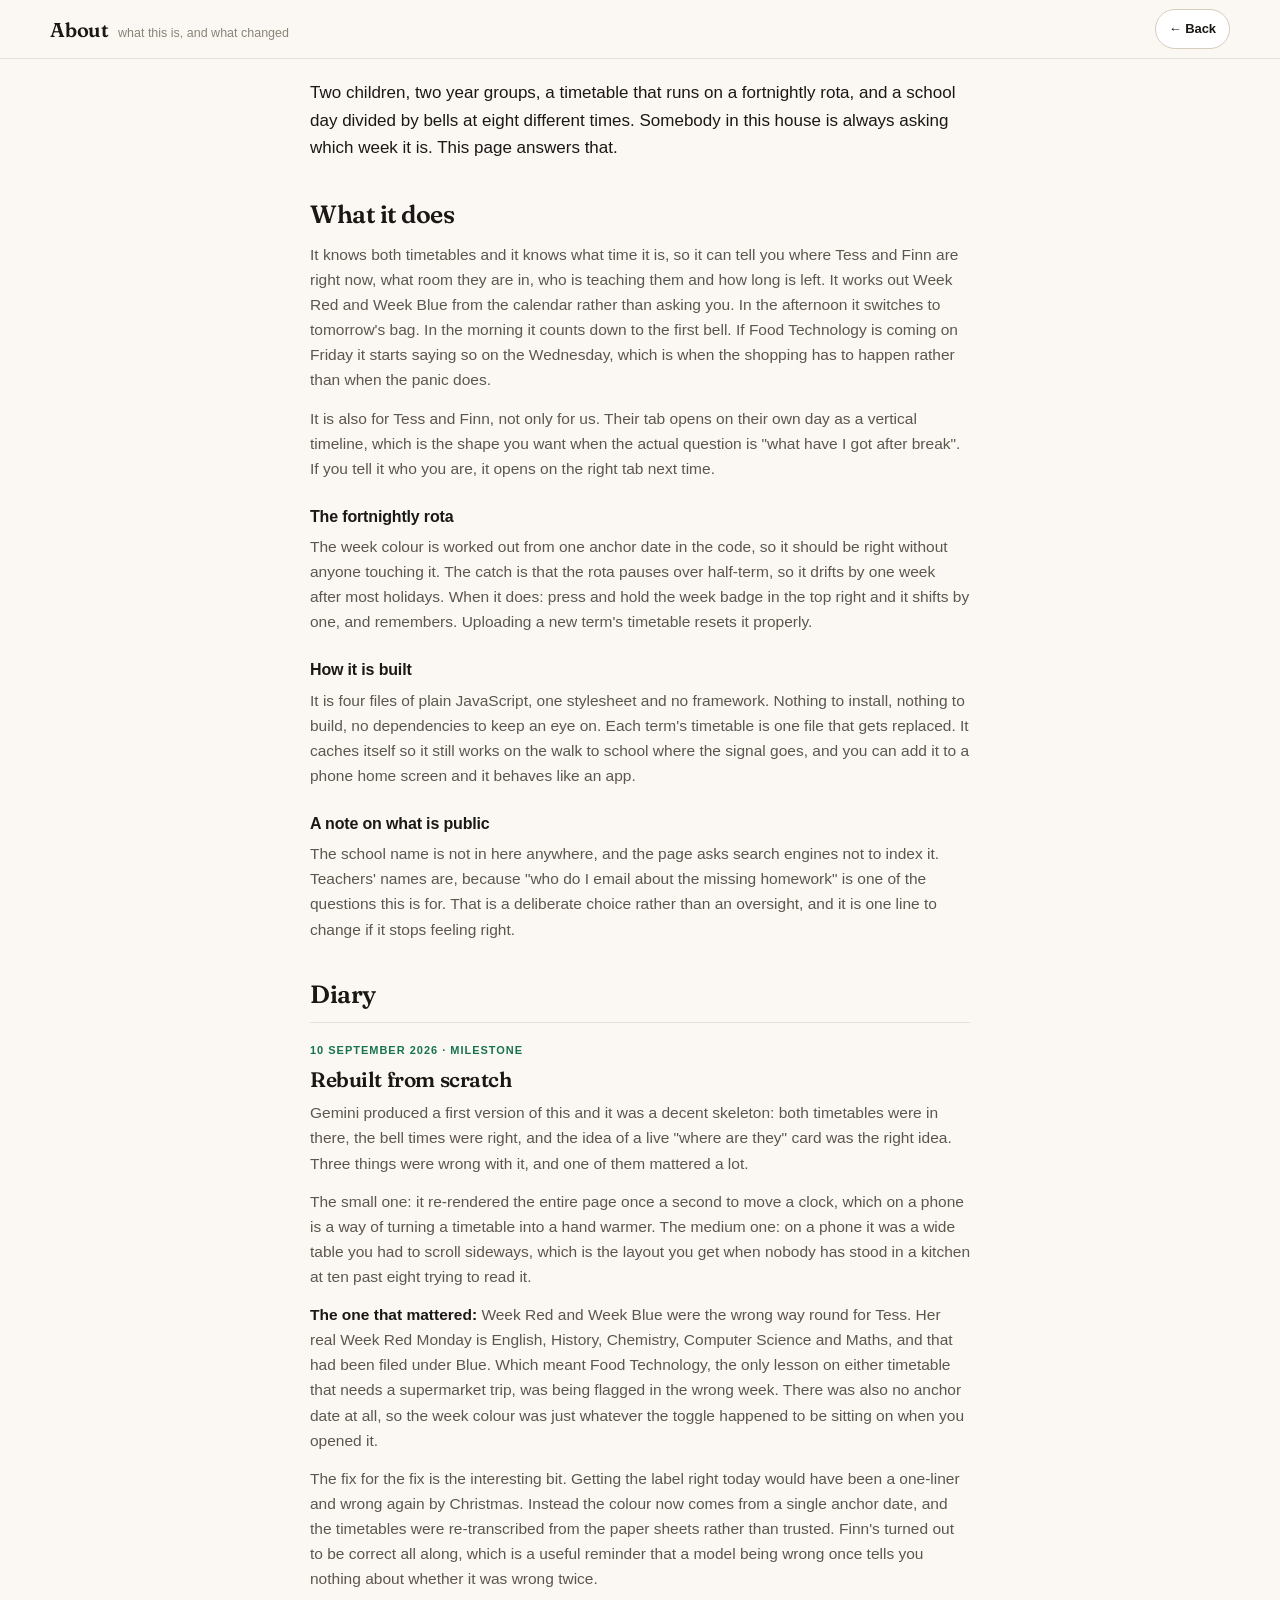
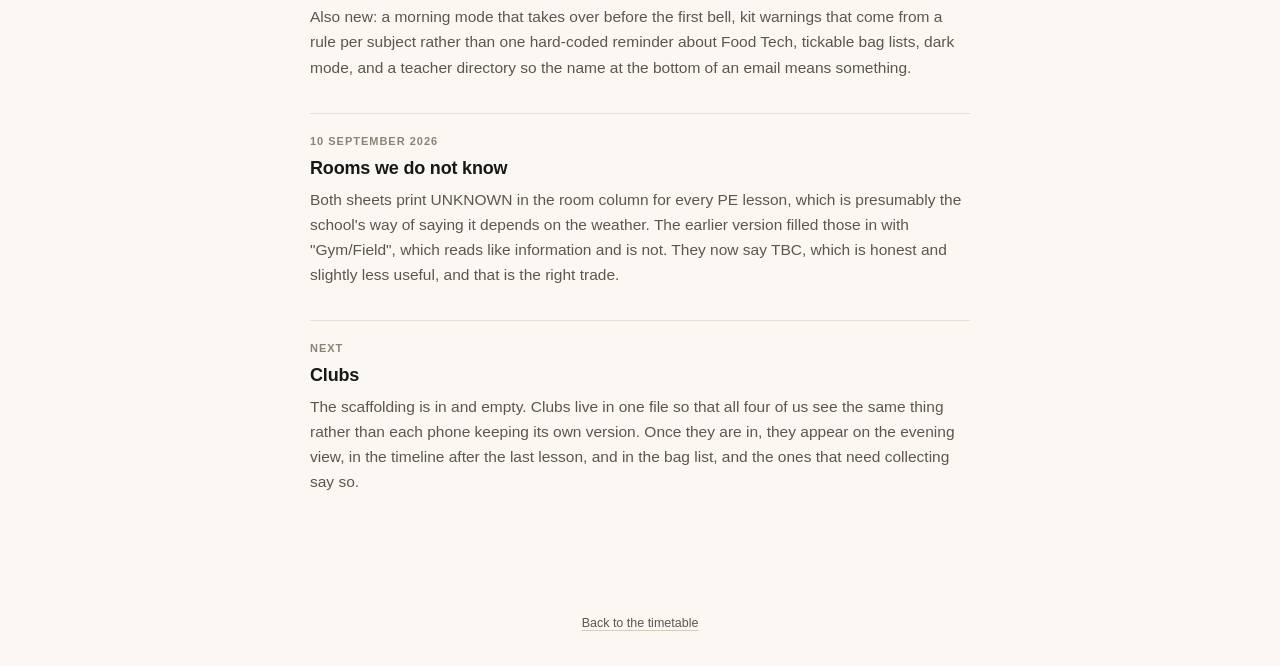
==== about.html @ cbd3690a "Family timetable: rebuild from the paper sheets Replaces the earlier prototype. Plain HTML, CSS and " ====
<!DOCTYPE html>
<html lang="en-GB">
<head>
<meta charset="utf-8">
<meta name="viewport" content="width=device-width, initial-scale=1, viewport-fit=cover">
<meta name="robots" content="noindex, nofollow, noarchive">
<title>About</title>
<meta name="theme-color" content="#FBF8F4" media="(prefers-color-scheme: light)">
<meta name="theme-color" content="#121110" media="(prefers-color-scheme: dark)">
<link rel="icon" href="icon.svg" type="image/svg+xml">
<link rel="apple-touch-icon" href="icon-180.png">
<link rel="preconnect" href="https://fonts.googleapis.com">
<link rel="preconnect" href="https://fonts.gstatic.com" crossorigin>
<link rel="stylesheet" href="https://fonts.googleapis.com/css2?family=Fraunces:opsz,wght@9..144,500;9..144,600&display=swap">
<link rel="stylesheet" href="css/app.css">
</head>
<body>

<header class="topbar">
  <div class="shell topbar-in">
    <div class="brand"><h1>About</h1><span class="sub">what this is, and what changed</span></div>
    <div class="topbar-right">
      <a class="weekbadge" href="index.html" style="text-decoration:none">← Back</a>
    </div>
  </div>
</header>

<main class="shell" style="padding-top:20px;padding-bottom:60px">
<div class="prose">

  <p style="font-size:17px;color:var(--ink)">Two children, two year groups, a timetable that runs on a
  fortnightly rota, and a school day divided by bells at eight different times. Somebody in this house is
  always asking which week it is. This page answers that.</p>

  <h2>What it does</h2>
  <p>It knows both timetables and it knows what time it is, so it can tell you where Tess and Finn are
  right now, what room they are in, who is teaching them and how long is left. It works out Week Red and
  Week Blue from the calendar rather than asking you. In the afternoon it switches to tomorrow's bag. In
  the morning it counts down to the first bell. If Food Technology is coming on Friday it starts saying so
  on the Wednesday, which is when the shopping has to happen rather than when the panic does.</p>

  <p>It is also for Tess and Finn, not only for us. Their tab opens on their own day as a vertical
  timeline, which is the shape you want when the actual question is "what have I got after break".
  If you tell it who you are, it opens on the right tab next time.</p>

  <h3>The fortnightly rota</h3>
  <p>The week colour is worked out from one anchor date in the code, so it should be right without anyone
  touching it. The catch is that the rota pauses over half-term, so it drifts by one week after most
  holidays. When it does: press and hold the week badge in the top right and it shifts by one, and
  remembers. Uploading a new term's timetable resets it properly.</p>

  <h3>How it is built</h3>
  <p>It is four files of plain JavaScript, one stylesheet and no framework. Nothing to install, nothing to
  build, no dependencies to keep an eye on. Each term's timetable is one file that gets replaced. It caches
  itself so it still works on the walk to school where the signal goes, and you can add it to a phone home
  screen and it behaves like an app.</p>

  <h3>A note on what is public</h3>
  <p>The school name is not in here anywhere, and the page asks search engines not to index it. Teachers'
  names are, because "who do I email about the missing homework" is one of the questions this is for. That
  is a deliberate choice rather than an oversight, and it is one line to change if it stops feeling right.</p>

  <h2>Diary</h2>

  <div class="entry" data-milestone="1">
    <div class="entry-date">10 September 2026 · milestone</div>
    <h3>Rebuilt from scratch</h3>
    <p>Gemini produced a first version of this and it was a decent skeleton: both timetables were in there,
    the bell times were right, and the idea of a live "where are they" card was the right idea. Three things
    were wrong with it, and one of them mattered a lot.</p>
    <p>The small one: it re-rendered the entire page once a second to move a clock, which on a phone is a
    way of turning a timetable into a hand warmer. The medium one: on a phone it was a wide table you had
    to scroll sideways, which is the layout you get when nobody has stood in a kitchen at ten past eight
    trying to read it.</p>
    <p><strong>The one that mattered:</strong> Week Red and Week Blue were the wrong way round for Tess.
    Her real Week Red Monday is English, History, Chemistry, Computer Science and Maths, and that had been
    filed under Blue. Which meant Food Technology, the only lesson on either timetable that needs a
    supermarket trip, was being flagged in the wrong week. There was also no anchor date at all, so the
    week colour was just whatever the toggle happened to be sitting on when you opened it.</p>
    <p>The fix for the fix is the interesting bit. Getting the label right today would have been a
    one-liner and wrong again by Christmas. Instead the colour now comes from a single anchor date, and
    the timetables were re-transcribed from the paper sheets rather than trusted. Finn's turned out to be
    correct all along, which is a useful reminder that a model being wrong once tells you nothing about
    whether it was wrong twice.</p>
    <p>Also new: a morning mode that takes over before the first bell, kit warnings that come from a rule
    per subject rather than one hard-coded reminder about Food Tech, tickable bag lists, dark mode, and a
    teacher directory so the name at the bottom of an email means something.</p>
  </div>

  <div class="entry">
    <div class="entry-date">10 September 2026</div>
    <h3>Rooms we do not know</h3>
    <p>Both sheets print UNKNOWN in the room column for every PE lesson, which is presumably the school's
    way of saying it depends on the weather. The earlier version filled those in with "Gym/Field", which
    reads like information and is not. They now say TBC, which is honest and slightly less useful, and that
    is the right trade.</p>
  </div>

  <div class="entry">
    <div class="entry-date">Next</div>
    <h3>Clubs</h3>
    <p>The scaffolding is in and empty. Clubs live in one file so that all four of us see the same thing
    rather than each phone keeping its own version. Once they are in, they appear on the evening view, in
    the timeline after the last lesson, and in the bag list, and the ones that need collecting say so.</p>
  </div>

</div>
</main>

<p class="foot"><a href="index.html">Back to the timetable</a></p>

</body>
</html>
---- css/app.css ----
/* =============================================================
   Family timetable — stylesheet
   No framework, no build step. Tokens first, then components.
   ============================================================= */

/* ---------- tokens ---------- */
:root {
  color-scheme: light dark;

  --paper:      #FBF8F4;
  --paper-2:    #F3EEE7;
  --card:       #FFFFFF;
  --card-2:     #FAF7F3;
  --ink:        #1A1815;
  --ink-2:      #5C564D;
  --ink-3:      #8A8378;
  --line:       #E7E0D6;
  --line-2:     #D5CCBE;

  --tess:       #B8375F;
  --tess-bg:    #FCEFF3;
  --tess-line:  #F0CFDA;
  --finn:       #12667F;
  --finn-bg:    #E9F4F7;
  --finn-line:  #C2DFE7;

  --live:       #17734F;
  --live-bg:    #E6F3EC;
  --warn:       #9A5B00;
  --warn-bg:    #FDF1DC;
  --alert:      #B03030;
  --alert-bg:   #FBEBEA;

  --week-red:   #BE3B32;
  --week-blue:  #2A5FA8;

  --f-english:    #C0562F;
  --f-maths:      #2C6FA8;
  --f-science:    #218763;
  --f-computing:  #5C5BB0;
  --f-humanities: #927018;
  --f-languages:  #AF3A73;
  --f-arts:       #7A46A8;
  --f-pe:         #0D8080;
  --f-tutor:      #8A8378;
  --f-other:      #8A8378;

  --shadow:     0 1px 2px rgba(40,32,20,.05), 0 4px 14px -6px rgba(40,32,20,.10);
  --shadow-lg:  0 2px 4px rgba(40,32,20,.06), 0 18px 40px -20px rgba(40,32,20,.28);

  --r-lg: 20px;
  --r-md: 14px;
  --r-sm: 9px;

  --sans: ui-sans-serif, -apple-system, BlinkMacSystemFont, "Segoe UI", Roboto, "Helvetica Neue", Arial, sans-serif;
  --serif: "Fraunces", ui-serif, Georgia, "Times New Roman", serif;

  --shell: 1180px;
  --navh: 62px;
}

@media (prefers-color-scheme: dark) {
  :root:not([data-theme="light"]) {
    --paper:     #121110;
    --paper-2:   #191715;
    --card:      #1D1B18;
    --card-2:    #232120;
    --ink:       #F2EDE5;
    --ink-2:     #ABA298;
    --ink-3:     #7D766C;
    --line:      #302C28;
    --line-2:    #413C36;

    --tess:      #F0879F;
    --tess-bg:   #2C1B21;
    --tess-line: #4A2B34;
    --finn:      #6FC6DE;
    --finn-bg:   #14262C;
    --finn-line: #234049;

    --live:      #62C89A;
    --live-bg:   #14261E;
    --warn:      #E8B25C;
    --warn-bg:   #2A2013;
    --alert:     #F2938C;
    --alert-bg:  #2C1917;

    --week-red:  #EE8079;
    --week-blue: #7FAEEE;

    --f-english:    #E8916A;
    --f-maths:      #7BB0E4;
    --f-science:    #5CC49C;
    --f-computing:  #A09EEA;
    --f-humanities: #D9B75A;
    --f-languages:  #EC85B4;
    --f-arts:       #BC91EA;
    --f-pe:         #58BFBF;
    --f-tutor:      #8A8378;
    --f-other:      #8A8378;

    --shadow:    0 1px 2px rgba(0,0,0,.4), 0 4px 14px -6px rgba(0,0,0,.5);
    --shadow-lg: 0 2px 4px rgba(0,0,0,.4), 0 18px 40px -20px rgba(0,0,0,.7);
  }
}

:root[data-theme="dark"] {
  --paper:#121110; --paper-2:#191715; --card:#1D1B18; --card-2:#232120;
  --ink:#F2EDE5; --ink-2:#ABA298; --ink-3:#7D766C; --line:#302C28; --line-2:#413C36;
  --tess:#F0879F; --tess-bg:#2C1B21; --tess-line:#4A2B34;
  --finn:#6FC6DE; --finn-bg:#14262C; --finn-line:#234049;
  --live:#62C89A; --live-bg:#14261E; --warn:#E8B25C; --warn-bg:#2A2013;
  --alert:#F2938C; --alert-bg:#2C1917;
  --week-red:#EE8079; --week-blue:#7FAEEE;
  --f-english:#E8916A; --f-maths:#7BB0E4; --f-science:#5CC49C; --f-computing:#A09EEA;
  --f-humanities:#D9B75A; --f-languages:#EC85B4; --f-arts:#BC91EA; --f-pe:#58BFBF;
  --f-tutor:#8A8378; --f-other:#8A8378;
  --shadow:0 1px 2px rgba(0,0,0,.4), 0 4px 14px -6px rgba(0,0,0,.5);
  --shadow-lg:0 2px 4px rgba(0,0,0,.4), 0 18px 40px -20px rgba(0,0,0,.7);
}

/* ---------- reset ---------- */
*, *::before, *::after { box-sizing: border-box; }
html { -webkit-text-size-adjust: 100%; }
body {
  margin: 0;
  font-family: var(--sans);
  font-size: 16px;
  line-height: 1.45;
  color: var(--ink);
  background: var(--paper);
  -webkit-font-smoothing: antialiased;
  overflow-x: hidden;
}
button, input, select { font: inherit; color: inherit; }
button { background: none; border: 0; cursor: pointer; }
a { color: inherit; }
h1,h2,h3,h4,p { margin: 0; }
ul { margin: 0; padding: 0; list-style: none; }

:focus-visible {
  outline: 2.5px solid var(--finn);
  outline-offset: 2px;
  border-radius: 4px;
}

.sr {
  position: absolute; width: 1px; height: 1px;
  padding: 0; margin: -1px; overflow: hidden;
  clip: rect(0 0 0 0); white-space: nowrap; border: 0;
}

/* ---------- shell ---------- */
.shell { max-width: var(--shell); margin: 0 auto; padding: 0 16px; }

.topbar {
  position: sticky; top: 0; z-index: 40;
  background: color-mix(in srgb, var(--paper) 86%, transparent);
  backdrop-filter: saturate(1.5) blur(16px);
  -webkit-backdrop-filter: saturate(1.5) blur(16px);
  border-bottom: 1px solid var(--line);
}
.topbar-in {
  display: flex; align-items: center; gap: 12px;
  min-height: 58px; padding: 8px 0;
}
.brand { display: flex; align-items: baseline; gap: 9px; min-width: 0; }
.brand h1 {
  font-family: var(--serif);
  font-weight: 600; font-size: 20px; letter-spacing: -.01em;
  font-variation-settings: "SOFT" 40, "WONK" 1;
  white-space: nowrap;
}
.brand .sub { font-size: 12.5px; color: var(--ink-3); white-space: nowrap; }

.topbar-right { margin-left: auto; display: flex; align-items: center; gap: 8px; }

.clock {
  font-variant-numeric: tabular-nums;
  font-size: 15px; font-weight: 600; letter-spacing: -.01em;
  color: var(--ink); line-height: 1.1; text-align: right;
}
.clock small { display: block; font-size: 11px; font-weight: 500; color: var(--ink-3); letter-spacing: .02em; }

/* week badge */
.weekbadge {
  display: inline-flex; align-items: center; gap: 7px;
  min-height: 40px; padding: 0 13px;
  border: 1px solid var(--line-2); border-radius: 999px;
  background: var(--card);
  font-size: 13px; font-weight: 650; letter-spacing: -.005em;
  transition: transform .12s ease, box-shadow .18s ease;
}
.weekbadge:active { transform: scale(.96); }
.weekbadge .swatch { width: 10px; height: 10px; border-radius: 3px; flex: none; }
.weekbadge[data-week="red"]  { color: var(--week-red);  border-color: color-mix(in srgb, var(--week-red) 34%, var(--line-2)); }
.weekbadge[data-week="blue"] { color: var(--week-blue); border-color: color-mix(in srgb, var(--week-blue) 34%, var(--line-2)); }
.weekbadge[data-week="red"]  .swatch { background: var(--week-red); }
.weekbadge[data-week="blue"] .swatch { background: var(--week-blue); }

.iconbtn {
  width: 40px; height: 40px; display: grid; place-items: center;
  border: 1px solid var(--line-2); border-radius: 999px; background: var(--card);
  color: var(--ink-2);
}
.iconbtn svg { width: 18px; height: 18px; }

/* ---------- nav ---------- */
.nav { display: flex; gap: 4px; }
.nav button {
  flex: 1; min-height: 44px; padding: 7px 6px 6px;
  display: flex; flex-direction: column; align-items: center; justify-content: center; gap: 2px;
  border-radius: var(--r-md);
  font-size: 12.5px; font-weight: 600; color: var(--ink-3);
  transition: color .15s ease, background .15s ease;
}
.nav button .dot { width: 7px; height: 7px; border-radius: 999px; background: currentColor; opacity: .3; transition: opacity .15s, transform .15s; }
.nav button[data-who="tess"] .dot { background: var(--tess); opacity: .55; }
.nav button[data-who="finn"] .dot { background: var(--finn); opacity: .55; }
.nav button[aria-selected="true"] { color: var(--ink); background: var(--paper-2); }
.nav button[aria-selected="true"] .dot { opacity: 1; transform: scale(1.15); }
.nav button[data-who="tess"][aria-selected="true"] { color: var(--tess); background: var(--tess-bg); }
.nav button[data-who="finn"][aria-selected="true"] { color: var(--finn); background: var(--finn-bg); }

@media (max-width: 719px) {
  .nav {
    position: fixed; left: 0; right: 0; bottom: 0; z-index: 50;
    gap: 0; padding: 6px 8px calc(6px + env(safe-area-inset-bottom));
    background: color-mix(in srgb, var(--paper) 94%, transparent);
    backdrop-filter: saturate(1.4) blur(16px);
    -webkit-backdrop-filter: saturate(1.4) blur(16px);
    border-top: 1px solid var(--line);
  }
  .nav button { min-height: 50px; font-size: 11.5px; }
  main { padding-bottom: calc(var(--navh) + env(safe-area-inset-bottom) + 20px); }
}
@media (min-width: 720px) {
  .nav {
    position: sticky; top: var(--topbarh, 59px); z-index: 39;
    padding: 7px max(16px, calc((100vw - var(--shell)) / 2));
    gap: 6px;
    background: color-mix(in srgb, var(--paper) 86%, transparent);
    backdrop-filter: saturate(1.5) blur(16px);
    -webkit-backdrop-filter: saturate(1.5) blur(16px);
    border-bottom: 1px solid var(--line);
  }
  .nav button { flex: 0 0 auto; min-width: 108px; flex-direction: row; gap: 8px; font-size: 14px; }
}

/* ---------- panels ---------- */
main { padding-top: 18px; }
.panel[hidden] { display: none; }
.stack > * + * { margin-top: 14px; }

.sectionhead {
  display: flex; align-items: center; gap: 9px;
  margin: 4px 2px 10px;
  font-size: 11px; font-weight: 750; letter-spacing: .09em; text-transform: uppercase;
  color: var(--ink-3);
}
.sectionhead::after { content: ""; flex: 1; height: 1px; background: var(--line); }

/* ---------- card ---------- */
.card {
  background: var(--card);
  border: 1px solid var(--line);
  border-radius: var(--r-lg);
  box-shadow: var(--shadow);
}
.card-pad { padding: 16px; }
@media (min-width: 720px) { .card-pad { padding: 20px; } }

/* ---------- day spine (horizontal progress through the day) ---------- */
.spine { padding: 14px 16px 12px; }
.spine-head {
  display: flex; align-items: baseline; gap: 10px; flex-wrap: wrap;
  margin-bottom: 11px;
}
.spine-head .big {
  font-family: var(--serif); font-weight: 600; font-size: 19px; letter-spacing: -.015em;
  font-variation-settings: "SOFT" 40, "WONK" 1;
}
.spine-head .meta { font-size: 13px; color: var(--ink-2); }

.spine-bar {
  position: relative;
  display: flex; gap: 2px; height: 34px;
  border-radius: 8px; overflow: hidden;
  background: var(--paper-2);
}
.spine-seg {
  position: relative; min-width: 2px;
  display: grid; place-items: center;
  background: var(--card-2);
  font-size: 10.5px; font-weight: 700; letter-spacing: .04em;
  color: var(--ink-3);
  border-top: 2px solid transparent;
}
.spine-seg[data-kind="lesson"] { background: color-mix(in srgb, var(--ink) 7%, var(--card)); color: var(--ink-2); }
.spine-seg[data-kind="break"]  { background: var(--warn-bg); color: var(--warn); }
.spine-seg[data-kind="move"]   { background: transparent; }
.spine-seg[data-done="1"] { opacity: .42; }
.spine-seg[data-now="1"] {
  background: var(--live-bg); color: var(--live);
  border-top-color: var(--live);
  opacity: 1;
}
.spine-now {
  position: absolute; top: -3px; bottom: -3px; width: 2px;
  background: var(--live); border-radius: 2px;
  box-shadow: 0 0 0 3px color-mix(in srgb, var(--live) 18%, transparent);
  transition: left .6s cubic-bezier(.4,0,.2,1);
  pointer-events: none;
}
.spine-scale {
  display: flex; justify-content: space-between;
  margin-top: 6px; font-size: 11px; color: var(--ink-3);
  font-variant-numeric: tabular-nums;
}

/* ---------- person card ---------- */
.people { display: grid; gap: 14px; }
@media (min-width: 860px) { .people { grid-template-columns: 1fr 1fr; } }

.person {
  --accent: var(--ink-2);
  --accent-bg: var(--paper-2);
  --accent-line: var(--line);
  position: relative; overflow: hidden;
}
.person[data-who="tess"] { --accent: var(--tess); --accent-bg: var(--tess-bg); --accent-line: var(--tess-line); }
.person[data-who="finn"] { --accent: var(--finn); --accent-bg: var(--finn-bg); --accent-line: var(--finn-line); }

.person-top {
  display: flex; align-items: center; gap: 11px;
  padding: 14px 16px; border-bottom: 1px solid var(--line);
  background: var(--accent-bg);
}
.avatar {
  width: 36px; height: 36px; flex: none;
  display: grid; place-items: center;
  border-radius: 11px;
  background: var(--accent); color: var(--card);
  font-family: var(--serif); font-weight: 600; font-size: 18px;
  font-variation-settings: "SOFT" 60, "WONK" 1;
}
.person-who { min-width: 0; }
.person-name { display: block; font-weight: 700; font-size: 16px; letter-spacing: -.01em; line-height: 1.2; }
.person-meta { display: block; font-size: 12.5px; color: var(--ink-2); }

.statuspill {
  margin-left: auto; flex: none;
  display: inline-flex; align-items: center; gap: 6px;
  padding: 5px 11px; border-radius: 999px;
  font-size: 11.5px; font-weight: 700; letter-spacing: .01em;
  background: var(--card); color: var(--ink-2); border: 1px solid var(--line-2);
}
.statuspill[data-tone="live"]  { background: var(--live);  color: #fff; border-color: transparent; }
.statuspill[data-tone="break"] { background: var(--warn-bg); color: var(--warn); border-color: color-mix(in srgb, var(--warn) 30%, transparent); }
.statuspill[data-tone="off"]   { background: var(--paper-2); color: var(--ink-3); }
.statuspill .beat {
  width: 6px; height: 6px; border-radius: 999px; background: currentColor;
  animation: beat 2.4s ease-in-out infinite;
}
@keyframes beat { 0%,100% { opacity: 1; } 50% { opacity: .3; } }

.person-body { padding: 16px; display: flex; align-items: center; gap: 14px; }
.person-what { min-width: 0; flex: 1; }
.person-eyebrow {
  font-size: 11px; font-weight: 750; letter-spacing: .085em; text-transform: uppercase;
  color: var(--ink-3); margin-bottom: 3px;
}
.person-subject {
  font-family: var(--serif); font-weight: 600;
  font-size: clamp(23px, 6.4vw, 30px); line-height: 1.1; letter-spacing: -.022em;
  font-variation-settings: "SOFT" 40, "WONK" 1;
  overflow-wrap: break-word;
}
.person-where {
  margin-top: 6px; display: flex; flex-wrap: wrap; gap: 6px;
}

.chip {
  display: inline-flex; align-items: center; gap: 5px;
  padding: 3px 9px; border-radius: 999px;
  font-size: 12px; font-weight: 600;
  background: var(--paper-2); color: var(--ink-2);
  border: 1px solid var(--line);
}
.chip.room { font-variant-numeric: tabular-nums; letter-spacing: .01em; }
.chip.accent { background: var(--accent-bg); color: var(--accent); border-color: var(--accent-line); }

/* countdown ring */
.ring { position: relative; width: 74px; height: 74px; flex: none; }
.ring svg { width: 74px; height: 74px; transform: rotate(-90deg); display: block; }
.ring circle { fill: none; stroke-width: 5; stroke-linecap: round; }
.ring .track { stroke: var(--line); }
.ring .value { stroke: var(--accent); transition: stroke-dashoffset .8s cubic-bezier(.4,0,.2,1); }
.ring-label {
  position: absolute; inset: 0; display: grid; place-content: center; text-align: center;
}
.ring-num {
  font-size: 20px; font-weight: 700; letter-spacing: -.03em; line-height: 1;
  font-variant-numeric: tabular-nums;
}
.ring-unit { font-size: 10px; font-weight: 700; letter-spacing: .07em; text-transform: uppercase; color: var(--ink-3); margin-top: 2px; }

.person-foot {
  display: flex; align-items: center; gap: 8px;
  padding: 11px 16px; border-top: 1px solid var(--line);
  background: var(--card-2);
  font-size: 13px; color: var(--ink-2);
}
.person-foot .lbl { font-size: 11px; font-weight: 750; letter-spacing: .07em; text-transform: uppercase; color: var(--ink-3); }
.person-foot .next { font-weight: 650; color: var(--ink); }
.person-foot .when { margin-left: auto; font-variant-numeric: tabular-nums; font-size: 12.5px; color: var(--ink-3); }

/* ---------- notices ---------- */
.notice {
  display: flex; gap: 12px; align-items: flex-start;
  padding: 13px 15px; border-radius: var(--r-md);
  border: 1px solid var(--line); background: var(--card);
  font-size: 13.5px;
}
.notice .ic { font-size: 20px; line-height: 1.2; flex: none; }
.notice .body { min-width: 0; flex: 1; }
.notice .body > strong { display: block; }
.notice strong { font-weight: 700; }
.notice .sub { display: block; color: var(--ink-2); margin-top: 2px; }
.notice[data-tone="alert"] { background: var(--alert-bg); border-color: color-mix(in srgb, var(--alert) 32%, transparent); }
.notice[data-tone="warn"]  { background: var(--warn-bg);  border-color: color-mix(in srgb, var(--warn) 32%, transparent); }
.notice[data-tone="calm"]  { background: var(--paper-2); }
.notice .tag {
  margin-left: auto; flex: none; align-self: center;
  font-size: 11px; font-weight: 750; letter-spacing: .06em; text-transform: uppercase;
  padding: 4px 9px; border-radius: 999px;
  background: var(--card); border: 1px solid var(--line-2); color: var(--ink-2);
}
.notice[data-tone="alert"] .tag { background: var(--alert); color: #fff; border-color: transparent; }

/* ---------- day picker ---------- */
.daypick {
  display: flex; gap: 6px; overflow-x: auto;
  padding: 2px 2px 8px;
  scrollbar-width: none;
  touch-action: pan-x;
  overscroll-behavior-x: contain;
}
.daypick::-webkit-scrollbar { display: none; }
.daypick button {
  flex: none; min-width: 62px; min-height: 52px; padding: 6px 10px;
  border-radius: var(--r-md); border: 1px solid var(--line);
  background: var(--card); color: var(--ink-2);
  display: flex; flex-direction: column; align-items: center; gap: 1px;
  transition: border-color .15s, background .15s;
}
.daypick .d { font-size: 12px; font-weight: 650; letter-spacing: .02em; }
.daypick .w { font-size: 10px; font-weight: 750; letter-spacing: .07em; text-transform: uppercase; }
.daypick .w[data-week="red"]  { color: var(--week-red); }
.daypick .w[data-week="blue"] { color: var(--week-blue); }
.daypick button[aria-pressed="true"] {
  background: var(--ink); color: var(--paper); border-color: var(--ink);
}
.daypick button[aria-pressed="true"] .w { color: inherit; opacity: .75; }
.daypick button[data-today="1"]:not([aria-pressed="true"]) { border-color: var(--live); }

/* ---------- timeline ---------- */
.timeline { position: relative; }
.tl-row {
  display: grid;
  grid-template-columns: 52px 20px 1fr;
  gap: 0 10px;
  align-items: stretch;
}
.tl-time {
  padding-top: 12px; text-align: right;
  font-size: 12px; font-variant-numeric: tabular-nums; color: var(--ink-3);
  line-height: 1.3;
}
.tl-time b { display: block; font-weight: 650; color: var(--ink-2); font-size: 12.5px; }
.tl-rail { position: relative; display: flex; justify-content: center; }
.tl-rail::before {
  content: ""; position: absolute; top: 0; bottom: 0; width: 2px;
  background: var(--line); border-radius: 2px;
}
.tl-row:first-child .tl-rail::before { top: 16px; }
.tl-row:last-child  .tl-rail::before { bottom: calc(100% - 18px); }
.tl-node {
  position: relative; margin-top: 12px;
  width: 11px; height: 11px; border-radius: 999px;
  background: var(--card); border: 2px solid var(--line-2);
}
.tl-body { padding: 6px 0 10px; min-width: 0; }

.lesson {
  position: relative;
  border: 1px solid var(--line); border-radius: var(--r-md);
  background: var(--card);
  padding: 11px 13px 11px 15px;
  overflow: hidden;
}
.lesson::before {
  content: ""; position: absolute; left: 0; top: 0; bottom: 0; width: 4px;
  background: var(--fac, var(--f-other));
}
.lesson-top { display: flex; align-items: baseline; gap: 8px; }
.lesson-name {
  font-family: var(--serif); font-weight: 600; font-size: 17px; letter-spacing: -.015em;
  font-variation-settings: "SOFT" 40, "WONK" 1;
  line-height: 1.2; min-width: 0;
}
.lesson-room {
  margin-left: auto; flex: none;
  font-size: 12.5px; font-weight: 700; font-variant-numeric: tabular-nums;
  padding: 2px 8px; border-radius: 7px;
  background: var(--paper-2); color: var(--ink-2); border: 1px solid var(--line);
}
.lesson-sub {
  margin-top: 3px; font-size: 13px; color: var(--ink-2);
  display: flex; flex-wrap: wrap; gap: 4px 10px;
}
.lesson-sub .code { font-variant-numeric: tabular-nums; color: var(--ink-3); font-size: 12px; }
.lesson-kit {
  margin-top: 8px; display: inline-flex; align-items: center; gap: 6px;
  font-size: 12.5px; font-weight: 600;
  padding: 4px 9px; border-radius: 8px;
  background: var(--warn-bg); color: var(--warn);
}

.tl-row[data-state="now"] .tl-node { background: var(--live); border-color: var(--live); box-shadow: 0 0 0 4px color-mix(in srgb, var(--live) 20%, transparent); }
.tl-row[data-state="now"] .lesson { border-color: color-mix(in srgb, var(--live) 45%, var(--line)); box-shadow: var(--shadow); }
.tl-row[data-state="past"] { opacity: .5; }
.tl-row[data-state="past"] .lesson { box-shadow: none; }

.nowflag {
  display: inline-flex; align-items: center; gap: 5px;
  font-size: 10.5px; font-weight: 800; letter-spacing: .08em; text-transform: uppercase;
  color: var(--live); margin-bottom: 5px;
}
.nowflag .beat { width: 5px; height: 5px; border-radius: 999px; background: currentColor; animation: beat 2.4s ease-in-out infinite; }

.interlude {
  display: flex; align-items: center; gap: 9px;
  padding: 7px 12px; border-radius: 999px;
  background: var(--paper-2); border: 1px dashed var(--line-2);
  font-size: 12.5px; font-weight: 600; color: var(--ink-3);
}
.tl-row[data-state="now"] .interlude {
  background: var(--live-bg); border-style: solid;
  border-color: color-mix(in srgb, var(--live) 40%, transparent); color: var(--live);
}

.clubcard {
  border: 1px solid var(--accent-line, var(--line));
  border-radius: var(--r-md);
  background: var(--accent-bg, var(--paper-2));
  padding: 11px 13px;
}
.clubcard .n { display: block; font-weight: 700; font-size: 15px; }
.clubcard .m { display: block; font-size: 12.5px; color: var(--ink-2); margin-top: 2px; }

/* ---------- bag list ---------- */
.baggrid { display: grid; gap: 12px; }
@media (min-width: 760px) { .baggrid { grid-template-columns: 1fr 1fr; } }
.bag { --accent: var(--ink-2); --accent-bg: var(--paper-2); --accent-line: var(--line); }
.bag[data-who="tess"] { --accent: var(--tess); --accent-bg: var(--tess-bg); --accent-line: var(--tess-line); }
.bag[data-who="finn"] { --accent: var(--finn); --accent-bg: var(--finn-bg); --accent-line: var(--finn-line); }
.bag-head {
  display: flex; align-items: center; gap: 8px; margin-bottom: 9px;
  font-size: 13px; font-weight: 700; color: var(--accent);
}
.bag-head .count {
  margin-left: auto; font-size: 11.5px; font-weight: 650; color: var(--ink-3);
  font-variant-numeric: tabular-nums;
}
.bag-subjects { display: flex; flex-wrap: wrap; gap: 5px; margin-bottom: 10px; }
.bag-sub {
  display: inline-flex; align-items: center; gap: 5px;
  font-size: 12.5px; font-weight: 600;
  padding: 4px 9px; border-radius: 8px;
  background: var(--paper-2); border: 1px solid var(--line);
}
.bag-sub .fdot { width: 6px; height: 6px; border-radius: 2px; background: var(--fac, var(--f-other)); flex: none; }

.checkitem {
  display: flex; align-items: center; gap: 10px;
  min-height: 44px; padding: 6px 10px;
  border-radius: var(--r-sm);
  border: 1px solid var(--line);
  background: var(--card);
  font-size: 13.5px; font-weight: 600;
  width: 100%; text-align: left;
  transition: opacity .15s, background .15s;
}
.checkitem + .checkitem { margin-top: 6px; }
.checkitem .box {
  width: 21px; height: 21px; flex: none; border-radius: 6px;
  border: 2px solid var(--line-2); display: grid; place-items: center;
  color: transparent; font-size: 13px; font-weight: 900;
}
.checkitem[aria-checked="true"] { opacity: .5; background: var(--paper-2); }
.checkitem[aria-checked="true"] .box { background: var(--live); border-color: var(--live); color: #fff; }
.checkitem[aria-checked="true"] .txt { text-decoration: line-through; text-decoration-thickness: 1.5px; }
.checkitem[data-critical="1"] { border-color: color-mix(in srgb, var(--alert) 40%, transparent); background: var(--alert-bg); }
.checkitem[data-critical="1"][aria-checked="true"] { background: var(--paper-2); }

/* ---------- fortnight grid ---------- */
.gridwrap { overflow-x: auto; overscroll-behavior-x: contain; touch-action: pan-x pan-y; }
table.grid { border-collapse: separate; border-spacing: 0; width: 100%; table-layout: fixed; }
table.grid th, table.grid td { padding: 0; }
table.grid thead th {
  position: sticky; top: 0; z-index: 3;
  background: var(--card-2);
  padding: 9px 10px; text-align: left;
  font-size: 11px; font-weight: 750; letter-spacing: .07em; text-transform: uppercase;
  color: var(--ink-2);
  border-bottom: 1px solid var(--line-2);
}
table.grid thead th.rowhead, table.grid tbody th.rowhead {
  position: sticky; left: 0; z-index: 4;
  background: var(--card-2); width: 66px; min-width: 66px;
  border-right: 1px solid var(--line-2);
}
table.grid tbody th.rowhead {
  z-index: 2; padding: 9px 8px; text-align: center; vertical-align: middle;
  font-size: 12px; font-weight: 700; color: var(--ink-2);
}
table.grid tbody th.rowhead small { display: block; font-size: 10.5px; font-weight: 500; color: var(--ink-3); font-variant-numeric: tabular-nums; }
table.grid td { border-bottom: 1px solid var(--line); border-left: 1px solid var(--line); padding: 5px; vertical-align: top; }
table.grid thead th[data-today="1"] { color: var(--live); }
table.grid td[data-today="1"] { background: color-mix(in srgb, var(--live) 5%, transparent); }

.cell {
  position: relative; border-radius: 9px; padding: 7px 8px 7px 11px;
  background: var(--card-2); border: 1px solid var(--line);
  min-height: 60px;
}
.cell::before { content: ""; position: absolute; left: 0; top: 0; bottom: 0; width: 3px; border-radius: 9px 0 0 9px; background: var(--fac, var(--f-other)); }
.cell > span { display: block; min-width: 0; overflow-wrap: anywhere; }
.cell .s { font-weight: 700; font-size: 12.5px; line-height: 1.25; letter-spacing: -.005em; }
.cell .r { font-size: 11.5px; color: var(--ink-2); font-variant-numeric: tabular-nums; margin-top: 2px; }
.cell .t { font-size: 11.5px; color: var(--ink-3); margin-top: 1px; }
.cell[data-now="1"] { border-color: var(--live); box-shadow: 0 0 0 2px color-mix(in srgb, var(--live) 22%, transparent); }
.cell[data-dim="1"] { opacity: .22; }
.cell[data-kit="1"] .s::after { content: " " attr(data-kiticon); }

.weekbanner {
  display: flex; align-items: center; gap: 9px;
  padding: 9px 14px; font-size: 12px; font-weight: 750;
  letter-spacing: .08em; text-transform: uppercase;
  border-bottom: 1px solid var(--line);
}
.weekbanner[data-week="red"]  { color: var(--week-red);  background: color-mix(in srgb, var(--week-red) 8%, var(--card)); }
.weekbanner[data-week="blue"] { color: var(--week-blue); background: color-mix(in srgb, var(--week-blue) 8%, var(--card)); }
.weekbanner .this {
  margin-left: auto; font-size: 10.5px; letter-spacing: .06em;
  padding: 3px 8px; border-radius: 999px; background: var(--live); color: #fff;
}

/* ---------- search / directory ---------- */
.searchbox { position: relative; }
.searchbox input {
  width: 100%; min-height: 44px; padding: 10px 14px 10px 38px;
  border-radius: var(--r-md); border: 1px solid var(--line-2);
  background: var(--card); font-size: 15px;
}
.searchbox input::placeholder { color: var(--ink-3); }
.searchbox svg { position: absolute; left: 13px; top: 50%; transform: translateY(-50%); width: 16px; height: 16px; color: var(--ink-3); }

.teacher {
  display: flex; align-items: flex-start; gap: 11px;
  padding: 11px 4px; border-bottom: 1px solid var(--line);
}
.teacher:last-child { border-bottom: 0; }
.teacher .init {
  width: 34px; height: 34px; flex: none; border-radius: 10px;
  display: grid; place-items: center;
  font-size: 12px; font-weight: 750; letter-spacing: .02em;
  background: color-mix(in srgb, var(--fac, var(--f-other)) 16%, var(--card));
  color: var(--fac, var(--f-other));
}
.teacher > span:last-child { min-width: 0; }
.teacher .nm { display: block; font-weight: 650; font-size: 14.5px; }
.teacher .sj { display: block; font-size: 12.5px; color: var(--ink-2); margin-top: 1px; }

.legend { display: flex; flex-wrap: wrap; gap: 4px 12px; font-size: 12px; color: var(--ink-2); }
.legend span { display: inline-flex; align-items: center; gap: 5px; }
.legend i { width: 9px; height: 9px; border-radius: 3px; display: block; }

/* ---------- bells ---------- */
.bells { display: grid; grid-template-columns: repeat(auto-fit, minmax(120px, 1fr)); gap: 7px; }
.bell {
  padding: 10px 11px; border-radius: var(--r-md);
  background: var(--card-2); border: 1px solid var(--line);
}
.bell .n { font-size: 12.5px; font-weight: 700; }
.bell .t { font-size: 12px; color: var(--ink-3); font-variant-numeric: tabular-nums; margin-top: 2px; }
.bell[data-kind="break"] { background: var(--warn-bg); border-color: color-mix(in srgb, var(--warn) 25%, transparent); }
.bell[data-kind="break"] .n { color: var(--warn); }
.bell[data-now="1"] { border-color: var(--live); background: var(--live-bg); }
.bell[data-now="1"] .n { color: var(--live); }

/* ---------- morning mode ---------- */
.morning {
  background: linear-gradient(168deg,
    color-mix(in srgb, var(--warn) 12%, var(--card)) 0%,
    var(--card) 62%);
}
.morning-time {
  font-family: var(--serif); font-weight: 600;
  font-size: clamp(38px, 12vw, 60px); line-height: .95; letter-spacing: -.035em;
  font-variation-settings: "SOFT" 40, "WONK" 1;
  font-variant-numeric: tabular-nums;
}
.morning-lead { font-size: 15px; color: var(--ink-2); margin-top: 6px; }
.morning-lead b { color: var(--ink); font-weight: 700; }

/* ---------- misc ---------- */
.empty {
  padding: 26px 18px; text-align: center;
  color: var(--ink-3); font-size: 13.5px;
}
.empty .big { font-size: 26px; margin-bottom: 8px; }
.empty code {
  font-size: 12.5px; padding: 2px 6px; border-radius: 5px;
  background: var(--paper-2); border: 1px solid var(--line); color: var(--ink-2);
}

.foot {
  padding: 26px 0 34px; text-align: center;
  font-size: 12.5px; color: var(--ink-3);
}
.foot a { color: var(--ink-2); text-decoration-color: var(--line-2); text-underline-offset: 3px; }

.seg {
  display: inline-flex; padding: 3px; gap: 2px;
  background: var(--paper-2); border: 1px solid var(--line); border-radius: 11px;
}
.seg button {
  min-height: 34px; padding: 0 13px; border-radius: 8px;
  font-size: 13px; font-weight: 650; color: var(--ink-2);
}
.seg button[aria-pressed="true"] { background: var(--card); color: var(--ink); box-shadow: var(--shadow); }

.rowbetween { display: flex; align-items: center; gap: 12px; flex-wrap: wrap; }
.rowbetween .grow { flex: 1; min-width: 0; }

/* ---------- prose (about page) ---------- */
.prose { max-width: 660px; margin: 0 auto; }
.prose h2 {
  font-family: var(--serif); font-weight: 600; font-size: 25px; letter-spacing: -.02em;
  font-variation-settings: "SOFT" 40, "WONK" 1;
  margin: 34px 0 10px;
}
.prose h3 { font-size: 16px; font-weight: 700; margin: 24px 0 6px; letter-spacing: -.01em; }
.prose p { margin: 0 0 13px; color: var(--ink-2); font-size: 15.5px; line-height: 1.62; }
.prose p strong { color: var(--ink); }
.prose ul { margin: 0 0 13px; padding-left: 20px; list-style: disc; color: var(--ink-2); font-size: 15.5px; line-height: 1.62; }
.prose li { margin-bottom: 5px; }
.entry { padding: 20px 0; border-top: 1px solid var(--line); }
.entry-date {
  font-size: 11px; font-weight: 750; letter-spacing: .09em; text-transform: uppercase;
  color: var(--ink-3); margin-bottom: 5px;
}
.entry[data-milestone="1"] .entry-date { color: var(--live); }
.entry h3 { margin-top: 0; font-size: 18px; }
.entry[data-milestone="1"] h3 { font-family: var(--serif); font-weight: 600; font-size: 21px; letter-spacing: -.02em; font-variation-settings: "SOFT" 40, "WONK" 1; }

/* ---------- motion ---------- */
@media (prefers-reduced-motion: reduce) {
  *, *::before, *::after {
    animation-duration: .001ms !important;
    animation-iteration-count: 1 !important;
    transition-duration: .001ms !important;
    scroll-behavior: auto !important;
  }
}

/* ---------- print ---------- */
@media print {
  .topbar, .nav, .foot, .no-print { display: none !important; }
  body { background: #fff; }
  .card { box-shadow: none; border-color: #ccc; break-inside: avoid; }
  table.grid { min-width: 0; font-size: 9pt; }
}


/* ---------- fortnight grid: wide vs narrow ---------- */
.cell .ab, .grid thead th .shortday { display: none; }
@media (max-width: 719px) {
  .cell .full, .cell .t, .grid thead th .fullday { display: none; }
  .cell .ab, .grid thead th .shortday { display: inline; }
  .cell { padding: 6px 3px 6px 7px; min-height: 50px; border-radius: 7px; }
  .cell .s { font-size: 11.5px; line-height: 1.2; }
  .cell .r { font-size: 11px; margin-top: 1px; }
  .legend { font-size: 11px; gap: 3px 9px; }
  .legend i { width: 8px; height: 8px; }
  .rowbetween { gap: 9px; }
  table.grid td { padding: 3px 2px; }
  table.grid thead th, table.grid tbody th.rowhead { padding: 7px 4px; font-size: 10.5px; letter-spacing: .04em; }
  table.grid thead th.rowhead, table.grid tbody th.rowhead { width: 40px; min-width: 40px; }
  table.grid tbody th.rowhead small { font-size: 9.5px; }
}
@media (min-width: 720px) {
  table.grid { min-width: 760px; table-layout: auto; }
}

/* ---------- toast ---------- */
.toast {
  position: fixed; z-index: 90;
  left: 50%; transform: translateX(-50%);
  bottom: calc(var(--navh) + env(safe-area-inset-bottom) + 14px);
  max-width: min(440px, calc(100vw - 32px));
  padding: 11px 16px; border-radius: 12px;
  background: var(--ink); color: var(--paper);
  font-size: 13.5px; font-weight: 550; line-height: 1.35;
  box-shadow: var(--shadow-lg);
  animation: toastin .26s cubic-bezier(.2,.9,.3,1.1);
}
@media (min-width: 720px) { .toast { bottom: 22px; } }
@keyframes toastin { from { opacity: 0; transform: translate(-50%, 10px); } to { opacity: 1; transform: translate(-50%, 0); } }

/* narrow phones: let the day spine breathe */
@media (max-width: 400px) {
  .spine { padding: 12px 12px 10px; }
  .spine-seg { font-size: 9.5px; }
  .person-body { padding: 14px 13px; gap: 10px; }
  .ring, .ring svg { width: 64px; height: 64px; }
  .ring-num { font-size: 18px; }
  .tl-row { grid-template-columns: 44px 18px 1fr; gap: 0 8px; }
  .tl-time { font-size: 11.5px; }
  .shell { padding: 0 12px; }
}


/* ---------- narrow header ---------- */
@media (max-width: 560px) {
  .topbar-in { gap: 9px; min-height: 52px; }
  .topbar-right { gap: 7px; }
  .brand h1 { font-size: 18px; }
  .brand .sub { display: none; }
  .clock { font-size: 15px; }
  .clock small { display: none; }
  .weekbadge { font-size: 12px; padding: 0 11px; min-height: 38px; white-space: nowrap; }
  .weekbadge .swatch { width: 9px; height: 9px; }
  .iconbtn { width: 38px; height: 38px; }
  .spine-head { gap: 0 9px; }
  .spine-head .big { font-size: 18px; }
  .spine-head .meta { font-size: 12.5px; }
}


/* the day picker has ten days in it; hint that it scrolls */
.daypick-wrap { position: relative; }
.daypick-wrap::after {
  content: ""; position: absolute; right: 0; top: 0; bottom: 8px; width: 34px;
  background: linear-gradient(90deg, transparent, var(--card));
  pointer-events: none;
}
@media (max-width: 560px) {
  .personhead { flex-direction: column; align-items: flex-start; gap: 6px; }
}

.emoji { display: inline-block; margin-right: 7px; font-size: 1.05em; line-height: 1; }
.notice .ic { margin-top: 1px; }

.skiplink {
  position: absolute; left: 12px; top: -60px; z-index: 100;
  padding: 10px 16px; border-radius: 10px;
  background: var(--ink); color: var(--paper);
  font-size: 14px; font-weight: 650; text-decoration: none;
  transition: top .16s ease;
}
.skiplink:focus { top: 12px; }
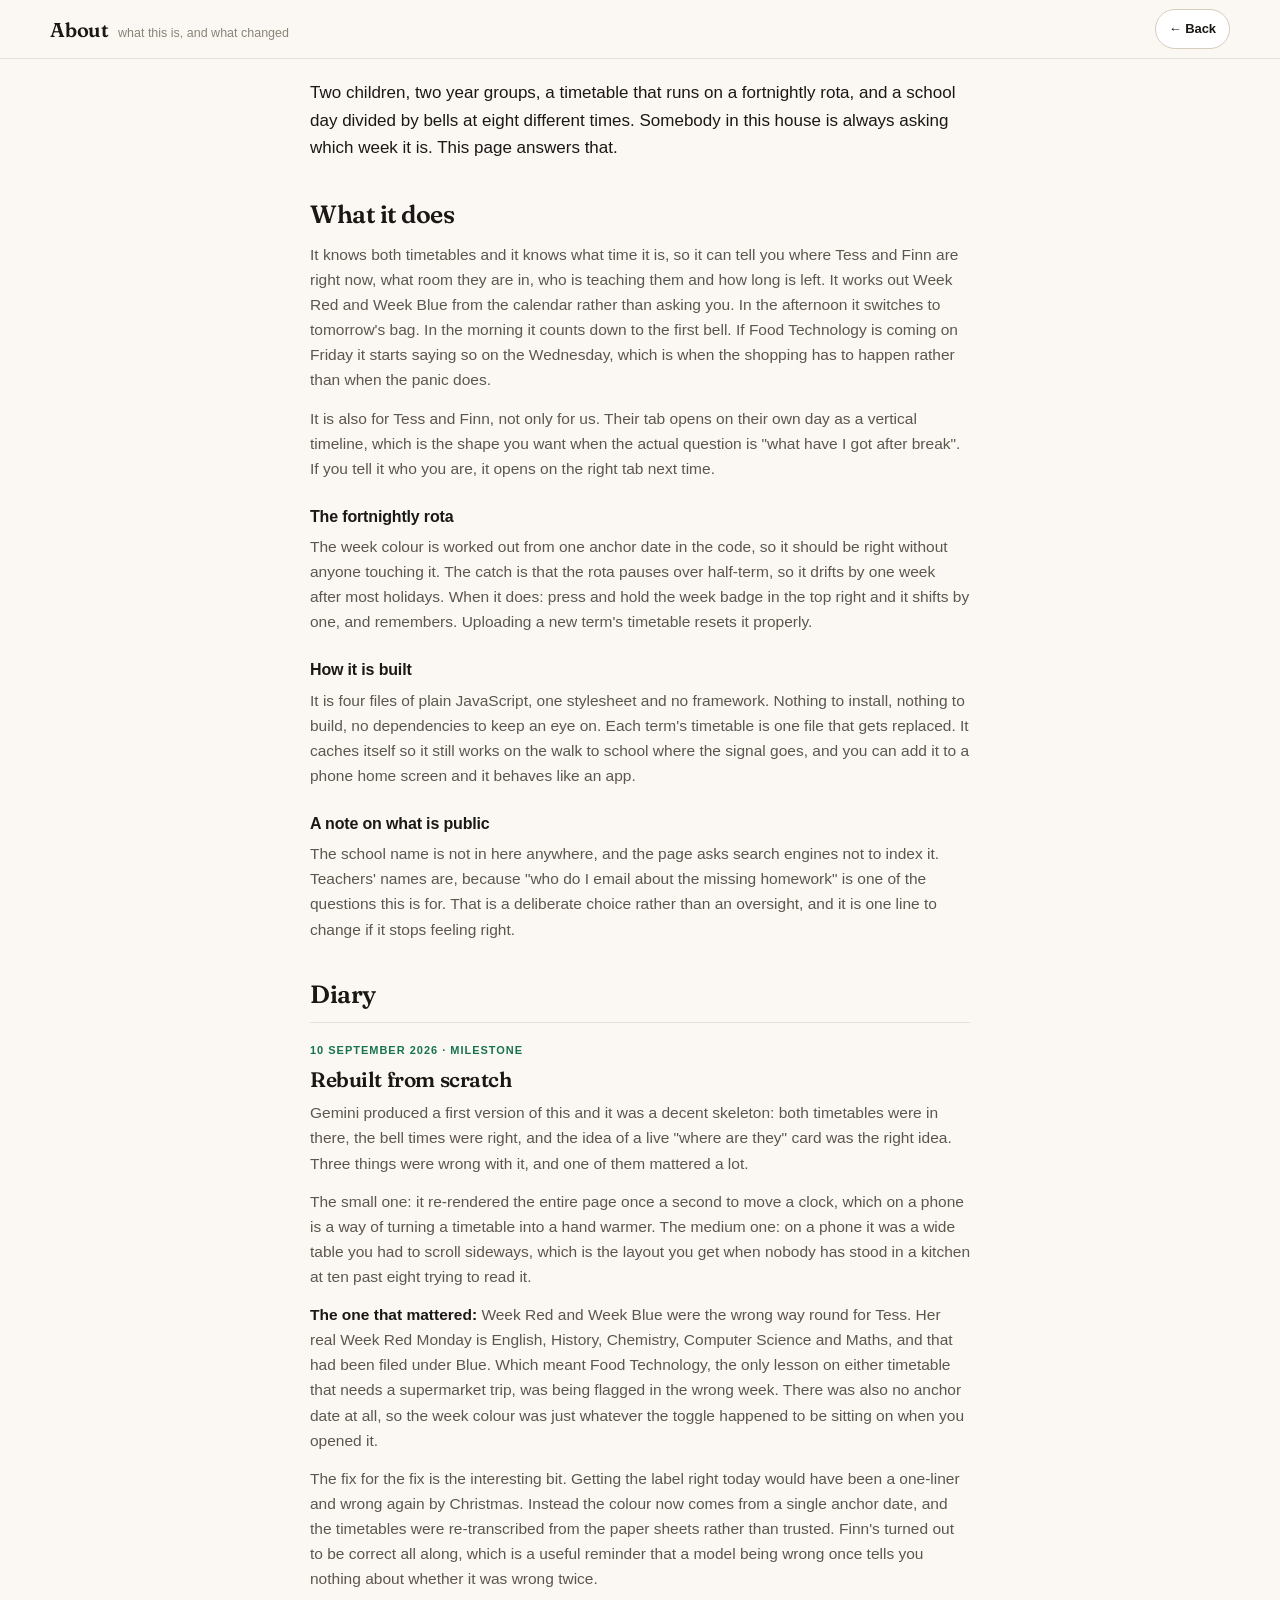
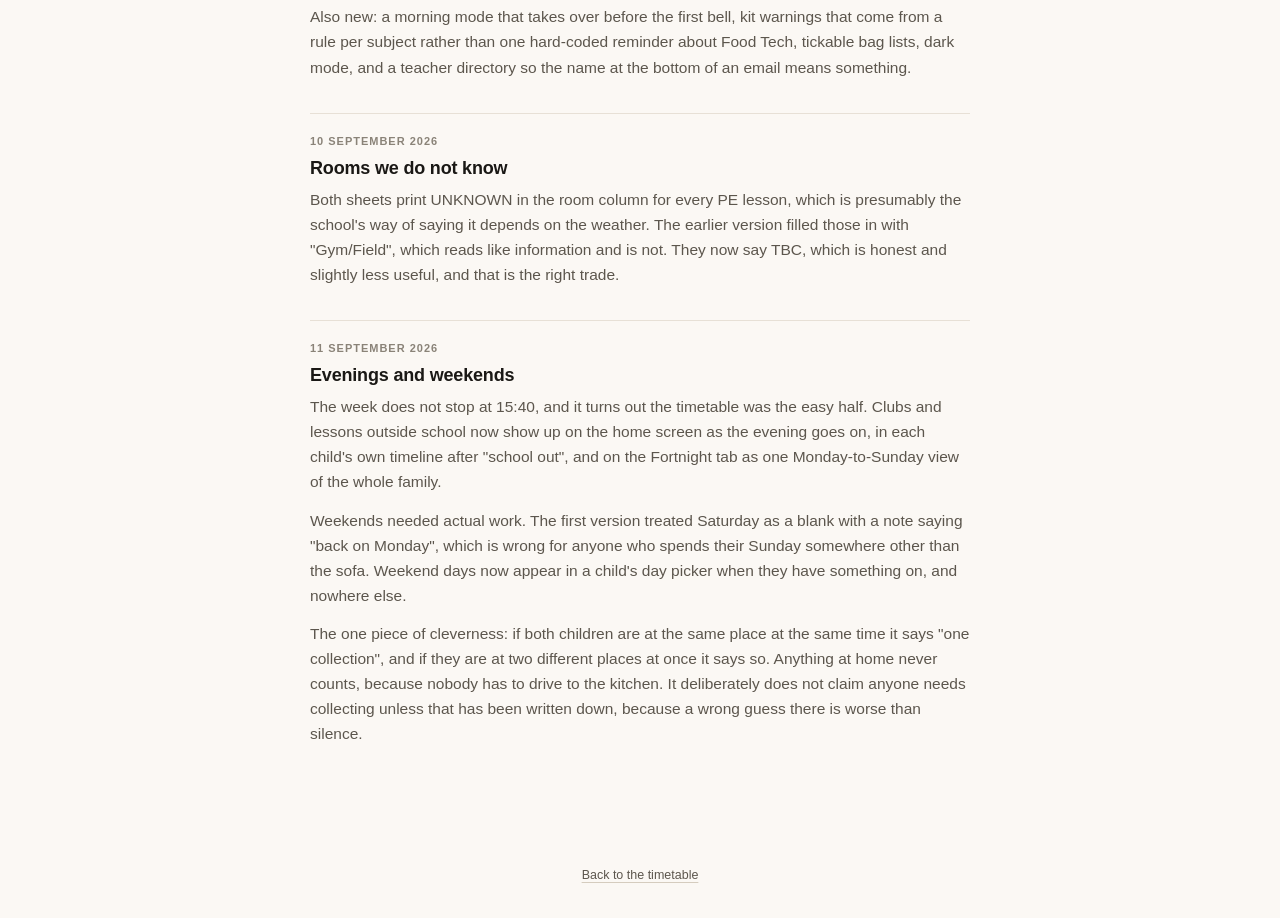
==== commit 0910de2a: "Support evenings and weekends outside school The app stopped at 15:40 and treated weekends as blank." ====
--- a/about.html
+++ b/about.html
@@ -97,11 +97,18 @@
   </div>
 
   <div class="entry">
-    <div class="entry-date">Next</div>
-    <h3>Clubs</h3>
-    <p>The scaffolding is in and empty. Clubs live in one file so that all four of us see the same thing
-    rather than each phone keeping its own version. Once they are in, they appear on the evening view, in
-    the timeline after the last lesson, and in the bag list, and the ones that need collecting say so.</p>
+    <div class="entry-date">11 September 2026</div>
+    <h3>Evenings and weekends</h3>
+    <p>The week does not stop at 15:40, and it turns out the timetable was the easy half. Clubs and lessons
+    outside school now show up on the home screen as the evening goes on, in each child's own timeline after
+    "school out", and on the Fortnight tab as one Monday-to-Sunday view of the whole family.</p>
+    <p>Weekends needed actual work. The first version treated Saturday as a blank with a note saying
+    "back on Monday", which is wrong for anyone who spends their Sunday somewhere other than the sofa.
+    Weekend days now appear in a child's day picker when they have something on, and nowhere else.</p>
+    <p>The one piece of cleverness: if both children are at the same place at the same time it says
+    "one collection", and if they are at two different places at once it says so. Anything at home never
+    counts, because nobody has to drive to the kitchen. It deliberately does not claim anyone needs
+    collecting unless that has been written down, because a wrong guess there is worse than silence.</p>
   </div>
 
 </div>
--- a/css/app.css
+++ b/css/app.css
@@ -872,3 +872,59 @@
   transition: top .16s ease;
 }
 .skiplink:focus { top: 12px; }
+
+
+/* ---------- person accents anywhere ---------- */
+[data-who="tess"] { --accent: var(--tess); --accent-bg: var(--tess-bg); --accent-line: var(--tess-line); }
+[data-who="finn"] { --accent: var(--finn); --accent-bg: var(--finn-bg); --accent-line: var(--finn-line); }
+
+/* ---------- a day's activities ---------- */
+.plan { display: grid; gap: 6px; }
+.plan-item {
+  display: grid; grid-template-columns: 46px 10px minmax(0, 1fr) auto;
+  gap: 0 10px; align-items: center;
+  padding: 9px 12px; border-radius: var(--r-md);
+  background: var(--card-2); border: 1px solid var(--line);
+}
+.plan-time { font-size: 12px; font-variant-numeric: tabular-nums; color: var(--ink-3); line-height: 1.3; }
+.plan-time b { display: block; color: var(--ink-2); font-weight: 650; font-size: 12.5px; }
+.plan-dot { width: 10px; height: 10px; border-radius: 3px; background: var(--accent, var(--ink-3)); }
+.plan-what { min-width: 0; }
+.plan-name { display: block; font-weight: 700; font-size: 14.5px; letter-spacing: -.005em; }
+.plan-meta { display: block; font-size: 12.5px; color: var(--ink-2); overflow-wrap: anywhere; }
+.plan-tag {
+  font-size: 10.5px; font-weight: 750; letter-spacing: .06em; text-transform: uppercase;
+  padding: 3px 8px; border-radius: 999px;
+  background: var(--card); border: 1px solid var(--line-2); color: var(--ink-2); white-space: nowrap;
+}
+.plan-item[data-state="now"] { background: var(--live-bg); border-color: color-mix(in srgb, var(--live) 45%, var(--line)); }
+.plan-item[data-state="now"] .plan-tag { background: var(--live); color: #fff; border-color: transparent; }
+.plan-item[data-state="done"] { opacity: .5; }
+.plan-note {
+  margin: 8px 0 0; padding: 8px 12px; border-radius: var(--r-sm);
+  font-size: 13px; color: var(--ink-2); background: var(--paper-2);
+  border-left: 3px solid var(--line-2);
+}
+.plan-note[data-tone="good"] { border-left-color: var(--live); }
+.plan-note[data-tone="warn"] { border-left-color: var(--warn); background: var(--warn-bg); color: var(--ink); }
+
+.spine .plan { margin-top: 12px; }
+.spine-quiet { margin-top: 8px; font-size: 13.5px; color: var(--ink-3); }
+
+/* ---------- the week outside school ---------- */
+.outday {
+  display: grid; grid-template-columns: 44px minmax(0, 1fr); gap: 10px;
+  padding: 10px 0; border-bottom: 1px solid var(--line);
+}
+.outday:first-child { padding-top: 0; }
+.outday:last-child { border-bottom: 0; padding-bottom: 0; }
+.outday-name {
+  padding-top: 11px;
+  font-size: 11.5px; font-weight: 750; letter-spacing: .07em; text-transform: uppercase; color: var(--ink-3);
+}
+.outday[data-today="1"] .outday-name { color: var(--live); }
+.outday .quiet { display: block; padding-top: 10px; font-size: 13px; color: var(--ink-3); }
+
+/* clubs in a child's own timeline pick up that child's colour */
+.timeline .clubcard { border-left: 4px solid var(--accent, var(--line-2)); }
+.tl-row[data-state="now"] .clubcard { box-shadow: var(--shadow); }
